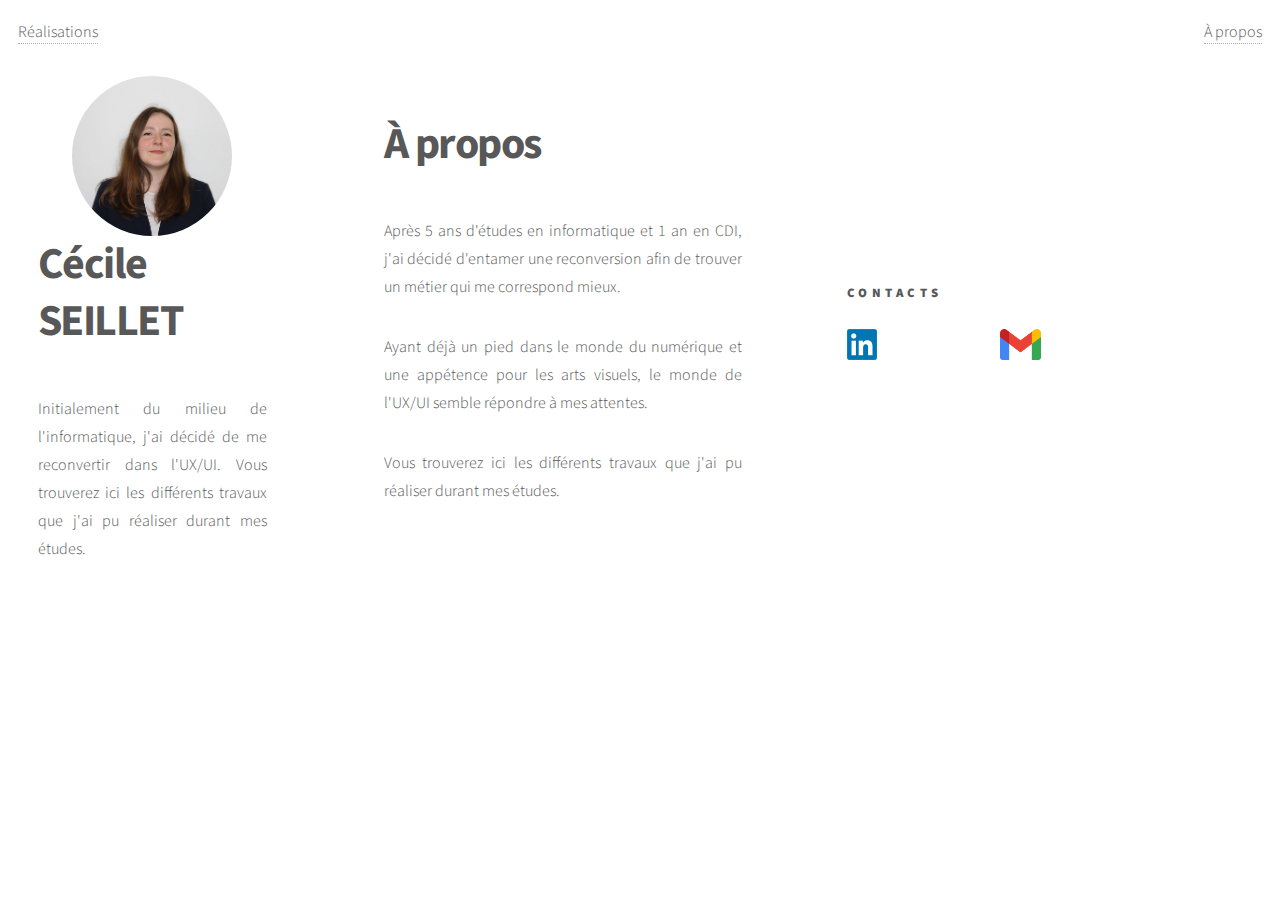
==== vue/about.html @ b6382ba6 "Add files via upload" ====
<!DOCTYPE html>
<html lang="fr">

<head>
    <meta charset="UTF-8">
    <link rel="stylesheet" href="../style.css">
    <title>À propos</title>
</head>

<body>
    <nav class="menu">
        <div class="navbar">
            <span class="realisations"><a href='../index.html'>Réalisations</a></span>
            <span><a href='about.html'>À propos</a></span>
        </div>
    </nav>
    <div class="page">
        <!-- Introduction -->
        <div class="introduction">
            <img class="profile-pic" src="../assets/img/profile-pic.jpg">
            <h1>Cécile SEILLET</h1>
            <p>Initialement du milieu de l'informatique, j'ai décidé de me reconvertir dans l'UX/UI. Vous trouverez
                ici
                les différents travaux que j'ai pu réaliser durant mes études.</p>
        </div>
        <!-- Container -->
        <div class="container">
            <div class="section">
                <div>
                    <h1>À propos</h1>
                    <p>Après 5 ans d'études en informatique et 1 an en CDI, j'ai décidé d'entamer une reconversion afin
                        de
                        trouver un métier qui me correspond mieux.</p>
                    <p>Ayant déjà un pied dans le monde du numérique et une appétence pour les arts visuels, le monde de
                        l'UX/UI semble répondre à mes attentes.</p>
                    <p>Vous trouverez ici les différents travaux que j'ai pu réaliser durant mes études.</p>
                </div>
                <div class="links">
                    <h4>Contacts</h4>
                    <div class="links-list">
                        <span id="linkedin">
                            <input class="link-icon" type="image" src="../assets/img/LinkedIn_logo_initials.png"
                                onclick="window.open('https://www.linkedin.com/in/c%C3%A9cile-seillet-339536153/', '_blank')">
                        </span>
                        <span id="email">
                            <a href=mailto:"seillet.cecile@gmail.com">
                                <input class="link-icon" type="image" src="../assets/img/mail-icon.png" />
                            </a>
                        </span>
                    </div>
                </div>
            </div>
        </div>
    </div>
</body>

</html>
---- style.css ----
@import url("https://fonts.googleapis.com/css?family=Source+Sans+Pro:300,700,900");

/*-----Commun-----*/
html {
    font-family: "Source Sans Pro", Helvetica, sans-serif;
    margin: 10px;
}

.page {
    display: grid;
    grid-template-columns: 20% 80%;
    grid-gap: 30px;
    margin-top: 30px;
}

p {
    text-align: justify;
}

/*-----Left panel introduction-----*/

.introduction {
    grid-column: 1;
    grid-row: 1;
    display: flex;
    flex-direction: column;
    align-items: center;
    margin-left: 20px;
}

.profile-pic {
    border-radius: 150px;
    width: 70%;
}

/*-----Study cases-----*/

.title-section {
    margin: 5%;
    border-bottom: solid;
}

.section {
    display: grid;
    grid-template-columns: 40% 40%;
    grid-gap: 30px;
    align-items: center;
    justify-content: space-around;
    margin-inline: 5%;
    margin-top: 40px;
}

.section:not(:last-child) {
    border-bottom: solid 1px;

}

.logo {
    display: flex;
    flex-direction: column;
    align-items: center;
}

.logo-img {
    max-width: 50%;
}

.menu {
    margin-bottom: 20px;
}

.navbar {
    display: flex;
    flex-direction: row;
    justify-content: space-between;
    align-items: center;
}

.realisations {
    margin-right: 40px;
}

.teaser {
    font-weight: 600;
}

/*-----Study Case - PTUT4A-----*/
#moodcom-title {
    background: -webkit-linear-gradient(90deg, rgb(255, 89, 32, 1) 0%, rgb(255, 90, 102, 1) 100%);
    -webkit-background-clip: text;
    -webkit-text-fill-color: transparent;
}

/* The switch - the box around the slider */
.switch {
    position: relative;
    display: inline-block;
    width: 60px;
    height: 34px;
}

/* Hide default HTML checkbox */
.switch input {
    opacity: 0;
    width: 0;
    height: 0;
}

/* The slider */
.slider {
    position: absolute;
    cursor: pointer;
    top: 0;
    left: 0;
    right: 0;
    bottom: 0;
    background-color: rgb(255, 90, 102);
    -webkit-transition: .4s;
    transition: .4s;
}

.slider:before {
    position: absolute;
    content: "";
    height: 26px;
    width: 26px;
    left: 4px;
    bottom: 4px;
    background-color: white;
    -webkit-transition: .4s;
    transition: .4s;
}

input:checked+.slider {
    background-color: rgb(255, 89, 32);
}

input:focus+.slider {
    box-shadow: 0 0 1px rgb(255, 89, 32);
}

input:checked+.slider:before {
    -webkit-transform: translateX(26px);
    -ms-transform: translateX(26px);
    transform: translateX(26px);
}

/* Rounded sliders */
.slider.round {
    border-radius: 34px;
}

.slider.round:before {
    border-radius: 50%;
}

/*-----Study Case - PTUT5A-----*/
#polyforum-title {
    background: -webkit-linear-gradient(90deg, rgb(33, 150, 243, 1) 0%, rgba(13, 71, 161, 1) 100%);
    -webkit-background-clip: text;
    -webkit-text-fill-color: transparent;
}

/*-----About me-----*/
.links-list {
    display: flex;
}

.link-icon {
    width: 20%;
}

/*Copyright css*/
/*
	Phantom by HTML5 UP
	html5up.net | @ajlkn
	Free for personal and commercial use under the CCA 3.0 license (html5up.net/license)
*/

html,
body,
div,
span,
applet,
object,
iframe,
h1,
h2,
h3,
h4,
h5,
h6,
p,
blockquote,
pre,
a,
abbr,
acronym,
address,
big,
cite,
code,
del,
dfn,
em,
img,
ins,
kbd,
q,
s,
samp,
small,
strike,
strong,
sub,
sup,
tt,
var,
b,
u,
i,
center,
dl,
dt,
dd,
ol,
ul,
li,
fieldset,
form,
label,
legend,
table,
caption,
tbody,
tfoot,
thead,
tr,
th,
td,
article,
aside,
canvas,
details,
embed,
figure,
figcaption,
footer,
header,
hgroup,
menu,
nav,
output,
ruby,
section {
    padding: 0;
    border: 0;
    font-size: 100%;
    font: inherit;
    vertical-align: baseline;
}

article,
aside,
details,
figcaption,
figure,
footer,
header,
hgroup,
menu,
nav,
section {
    display: block;
}

body {
    line-height: 1;
}

ul {
    list-style: none;
}

body {
    -webkit-text-size-adjust: none;
}

input {
    -moz-appearance: none;
    -webkit-appearance: none;
    -ms-appearance: none;
    appearance: none;
}

/* Basic */

html {
    box-sizing: border-box;
}

*,
*:before,
*:after {
    box-sizing: inherit;
}

body {
    background: #ffffff;
}

body.is-preload *,
body.is-preload *:before,
body.is-preload *:after {
    -moz-animation: none !important;
    -webkit-animation: none !important;
    -ms-animation: none !important;
    animation: none !important;
    -moz-transition: none !important;
    -webkit-transition: none !important;
    -ms-transition: none !important;
    transition: none !important;
}

/* Type */

body,
input {
    color: #585858;
    font-family: "Source Sans Pro", Helvetica, sans-serif;
    font-size: 16pt;
    font-weight: 300;
    line-height: 1.75;
}

@media screen and (max-width: 1680px) {

    body,
    input {
        font-size: 14pt;
    }

}

@media screen and (max-width: 1280px) {

    body,
    input {
        font-size: 12pt;
    }

}

.navbar a {
    -moz-transition: border-bottom-color 0.2s ease, color 0.2s ease;
    -webkit-transition: border-bottom-color 0.2s ease, color 0.2s ease;
    -ms-transition: border-bottom-color 0.2s ease, color 0.2s ease;
    transition: border-bottom-color 0.2s ease, color 0.2s ease;
    text-decoration: none;
    color: #585858;
    border-bottom: dotted 1px rgba(88, 88, 88, 0.5);
}

.navbar a:hover {
    border-bottom-color: transparent;
    color: rgb(33, 150, 243) !important;
}

strong,
b {
    font-weight: 900;
}

em,
i {
    font-style: italic;
}

p {
    margin: 0 0 2em 0;
}

h1 {
    font-size: 2.75em;
    font-weight: 700;
    line-height: 1.3;
    margin: 0 0 1em 0;
    letter-spacing: -0.035em;
}

h1 a {
    color: inherit;
}

@media screen and (max-width: 736px) {

    h1 {
        font-size: 2em;
        margin: 0 0 1em 0;
    }

}

@media screen and (max-width: 360px) {

    h1 {
        font-size: 1.75em;
    }

}

h2,
h4 {
    font-weight: 900;
    line-height: 1.5;
    margin: 0 0 2em 0;
    text-transform: uppercase;
    letter-spacing: 0.35em;
}

h2 a,
h3 a,
h4 a,
h5 a {
    color: inherit;
}

h2 {
    font-size: 1.1em;
}

h4 {
    font-size: 0.8em;
}

@media screen and (max-width: 980px) {

    h1 br,
    h2 br,
    h4 br {
        display: none;
    }

}

@media screen and (max-width: 736px) {

    h2 {
        font-size: 1em;
    }

}

/* List */

ul {
    list-style: disc;
    margin: 0 0 2em 0;
    padding-left: 1em;
}

ul li {
    padding-left: 0.5em;
}

/* Image */

.image {
    border-radius: 4px;
    border: 0;
    display: inline-block;
    position: relative;
}

.image img {
    border-radius: 4px;
    display: block;
}


/* Button */

input[type="submit"],
input[type="reset"],
input[type="button"],
button,
.button {
    -moz-appearance: none;
    -webkit-appearance: none;
    -ms-appearance: none;
    appearance: none;
    -moz-transition: background-color 0.2s ease-in-out, color 0.2s ease-in-out, box-shadow 0.2s ease-in-out;
    -webkit-transition: background-color 0.2s ease-in-out, color 0.2s ease-in-out, box-shadow 0.2s ease-in-out;
    -ms-transition: background-color 0.2s ease-in-out, color 0.2s ease-in-out, box-shadow 0.2s ease-in-out;
    transition: background-color 0.2s ease-in-out, color 0.2s ease-in-out, box-shadow 0.2s ease-in-out;
    background-color: transparent;
    border-radius: 4px;
    border: 0;
    box-shadow: inset 0 0 0 2px #585858;
    color: #585858 !important;
    cursor: pointer;
    display: inline-block;
    font-size: 0.8em;
    font-weight: 900;
    height: 3.5em;
    letter-spacing: 0.35em;
    line-height: 3.45em;
    overflow: hidden;
    padding: 0 1.25em 0 1.6em;
    text-align: center;
    text-decoration: none;
    text-overflow: ellipsis;
    text-transform: uppercase;
    white-space: nowrap;
}

input[type="button"].icon:before,
button.icon:before,
.button.icon:before {
    margin-right: 0.5em;
}

input[type="button"].fit,
button.fit,
.button.fit {
    width: 100%;
}

input[type="button"]:hover,
button:hover,
.button:hover {
    color: rgb(33, 150, 243) !important;
    box-shadow: inset 0 0 0 2px rgb(33, 150, 243);
}

input[type="button"]:active,
button:active,
.button:active {
    background-color: rgba(242, 132, 158, 0.1);
}

input[type="button"].small,
button.small,
.button.small {
    font-size: 0.6em;
}

input[type="button"].large,
button.large,
.button.large {
    font-size: 1em;
}

input[type="button"].primary,
button.primary,
.button.primary {
    box-shadow: none;
    background-color: #585858;
    color: #ffffff !important;
}

input[type="button"].primary:hover,
button.primary:hover,
.button.primary:hover {
    background-color: rgb(33, 150, 243);
}

/* Tiles */

.tiles {
    display: -moz-flex;
    display: -webkit-flex;
    display: -ms-flex;
    display: flex;
    justify-content: flex-start;
    -moz-flex-wrap: wrap;
    -webkit-flex-wrap: wrap;
    -ms-flex-wrap: wrap;
    flex-wrap: wrap;
    postiion: relative;
    /* margin: -2.5em 0 0 -2.5em; */
    grid-column: 2;
    grid-row: 1;
}

.tiles article {
    -moz-transition: -moz-transform 0.5s ease, opacity 0.5s ease;
    -webkit-transition: -webkit-transform 0.5s ease, opacity 0.5s ease;
    -ms-transition: -ms-transform 0.5s ease, opacity 0.5s ease;
    transition: transform 0.5s ease, opacity 0.5s ease;
    position: relative;
    width: calc(33.33333% - 2.5em);
    margin: 2.5em 0 0 2.5em;
}

.tiles article>.image {
    -moz-transition: -moz-transform 0.5s ease;
    -webkit-transition: -webkit-transform 0.5s ease;
    -ms-transition: -ms-transform 0.5s ease;
    transition: transform 0.5s ease;
    position: relative;
    display: block;
    width: 100%;
    border-radius: 4px;
    overflow: hidden;
}

.tiles article>.image img {
    display: block;
    width: 100%;
}

.tiles article>.image:before {
    pointer-events: none;
    -moz-transition: background-color 0.5s ease, opacity 0.5s ease;
    -webkit-transition: background-color 0.5s ease, opacity 0.5s ease;
    -ms-transition: background-color 0.5s ease, opacity 0.5s ease;
    transition: background-color 0.5s ease, opacity 0.5s ease;
    content: '';
    display: block;
    position: absolute;
    top: 0;
    left: 0;
    width: 100%;
    height: 100%;
    opacity: 1.0;
    z-index: 1;
    opacity: 0.8;
}

.tiles article>.image:after {
    pointer-events: none;
    -moz-transition: opacity 0.5s ease;
    -webkit-transition: opacity 0.5s ease;
    -ms-transition: opacity 0.5s ease;
    transition: opacity 0.5s ease;
    content: '';
    display: block;
    position: absolute;
    top: 0;
    left: 0;
    width: 100%;
    height: 100%;
    background-image: url("data:image/svg+xml;charset=utf8,%3Csvg xmlns='http://www.w3.org/2000/svg' width='100' height='100' viewBox='0 0 100 100' preserveAspectRatio='none'%3E%3Cstyle%3Eline %7B stroke-width: 0.25px%3B stroke: %23ffffff%3B %7D%3C/style%3E%3Cline x1='0' y1='0' x2='100' y2='100' /%3E%3Cline x1='100' y1='0' x2='0' y2='100' /%3E%3C/svg%3E");
    background-position: center;
    background-repeat: no-repeat;
    background-size: 100% 100%;
    opacity: 0.25;
    z-index: 2;
}

.tiles article>a {
    display: -moz-flex;
    display: -webkit-flex;
    display: -ms-flex;
    display: flex;
    -moz-flex-direction: column;
    -webkit-flex-direction: column;
    -ms-flex-direction: column;
    flex-direction: column;
    -moz-align-items: center;
    -webkit-align-items: center;
    -ms-align-items: center;
    align-items: center;
    -moz-justify-content: center;
    -webkit-justify-content: center;
    -ms-justify-content: center;
    justify-content: center;
    -moz-transition: background-color 0.5s ease, -moz-transform 0.5s ease;
    -webkit-transition: background-color 0.5s ease, -webkit-transform 0.5s ease;
    -ms-transition: background-color 0.5s ease, -ms-transform 0.5s ease;
    transition: background-color 0.5s ease, transform 0.5s ease;
    position: absolute;
    top: 0;
    left: 0;
    width: 100%;
    height: 100%;
    padding: 1em;
    border-radius: 4px;
    border-bottom: 0;
    color: #ffffff;
    text-align: center;
    text-decoration: none;
    z-index: 3;
}

.tiles article>a> :last-child {
    margin: 0;
}

.tiles article>a:hover {
    color: #ffffff !important;
}

.tiles article>a h2 {
    margin: 0;
}

.tiles article>a .content {
    -moz-transition: max-height 0.5s ease, opacity 0.5s ease;
    -webkit-transition: max-height 0.5s ease, opacity 0.5s ease;
    -ms-transition: max-height 0.5s ease, opacity 0.5s ease;
    transition: max-height 0.5s ease, opacity 0.5s ease;
    width: 100%;
    max-height: 0;
    line-height: 1.5;
    margin-top: 0.35em;
    opacity: 0;
}

.tiles article>a .content> :last-child {
    margin-bottom: 0;
}

.tiles article.style1>.image:before {
    background: rgb(255, 89, 32);
    background: linear-gradient(0deg, rgb(255, 89, 32, 1) 0%, rgb(255, 90, 102, 1) 100%);
}

.tiles article.style2>.image:before {
    background: rgb(33, 150, 243);
    background: linear-gradient(0deg, rgb(33, 150, 243, 1) 0%, rgba(13, 71, 161, 1) 100%);
}

body:not(.is-touch) .tiles article:hover>.image {
    -moz-transform: scale(1.1);
    -webkit-transform: scale(1.1);
    -ms-transform: scale(1.1);
    transform: scale(1.1);
}

body:not(.is-touch) .tiles article:hover>.image:before {
    background-color: #333333;
    opacity: 0.35;
}

body:not(.is-touch) .tiles article:hover>.image:after {
    opacity: 0;
}

body:not(.is-touch) .tiles article:hover .content {
    max-height: 15em;
    opacity: 1;
}

*+.tiles {
    margin-top: 2em;
}

body.is-preload .tiles article {
    -moz-transform: scale(0.9);
    -webkit-transform: scale(0.9);
    -ms-transform: scale(0.9);
    transform: scale(0.9);
    opacity: 0;
}

body.is-touch .tiles article .content {
    max-height: 15em;
    opacity: 1;
}

@media screen and (max-width: 1280px) {

    .tiles {
        margin: -1.25em 0 0 -1.25em;
    }

    .tiles article {
        width: calc(33.33333% - 1.25em);
        margin: 1.25em 0 0 1.25em;
    }

}

@media screen and (max-width: 980px) {

    .tiles {
        margin: -2.5em 0 0 -2.5em;
    }

    .tiles article {
        width: calc(50% - 2.5em);
        margin: 2.5em 0 0 2.5em;
    }

}

@media screen and (max-width: 736px) {

    .tiles {
        margin: -1.25em 0 0 -1.25em;
    }

    .tiles article {
        width: calc(50% - 1.25em);
        margin: 1.25em 0 0 1.25em;
    }

    .tiles article:hover>.image {
        -moz-transform: scale(1.0);
        -webkit-transform: scale(1.0);
        -ms-transform: scale(1.0);
        transform: scale(1.0);
    }

}

@media screen and (max-width: 480px) {

    .tiles {
        margin: 0;
    }

    .tiles article {
        width: 100%;
        margin: 1.25em 0 0 0;
    }

}
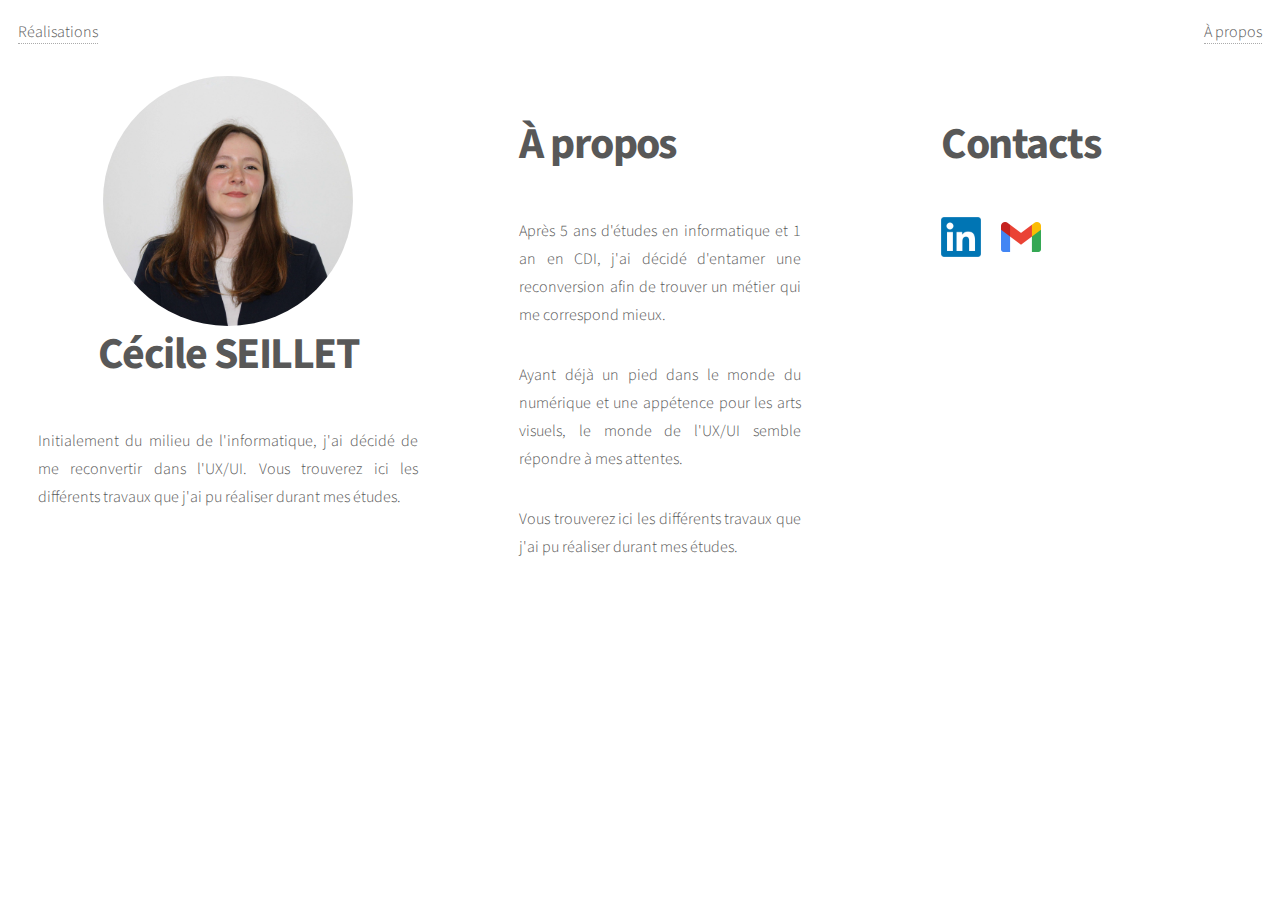
==== commit 07f81cc0: "Update mobile version" ====
--- a/vue/about.html
+++ b/vue/about.html
@@ -3,6 +3,7 @@
 
 <head>
     <meta charset="UTF-8">
+    <meta name="viewport" content="width=device-width, initial-scale=1.0" />
     <link rel="stylesheet" href="../style.css">
     <title>À propos</title>
 </head>
@@ -36,7 +37,7 @@
                     <p>Vous trouverez ici les différents travaux que j'ai pu réaliser durant mes études.</p>
                 </div>
                 <div class="links">
-                    <h4>Contacts</h4>
+                    <h1>Contacts</h1>
                     <div class="links-list">
                         <span id="linkedin">
                             <input class="link-icon" type="image" src="../assets/img/LinkedIn_logo_initials.png"
--- a/style.css
+++ b/style.css
@@ -8,9 +8,14 @@
 
 .page {
     display: grid;
-    grid-template-columns: 20% 80%;
-    grid-gap: 30px;
+    grid-template-columns: 400px auto;
+    grid-gap: 5%;
     margin-top: 30px;
+
+    @media (max-width: 1200px) {
+        grid-template-columns: unset;
+        grid-gap: 0;
+    }
 }
 
 p {
@@ -26,11 +31,18 @@
     flex-direction: column;
     align-items: center;
     margin-left: 20px;
+    @media (max-width: 1200px) {
+        max-width: 500px;
+        margin-inline: auto;
+    }
 }
 
 .profile-pic {
-    border-radius: 150px;
-    width: 70%;
+    border-radius: 50%;
+    width: 250px;
+    @media (max-width: 1200px) {
+        width: 150px;
+    }
 }
 
 /*-----Study cases-----*/
@@ -43,15 +55,22 @@
 .section {
     display: grid;
     grid-template-columns: 40% 40%;
-    grid-gap: 30px;
+    grid-gap: 20%;
     align-items: center;
     justify-content: space-around;
     margin-inline: 5%;
     margin-top: 40px;
+    @media (max-width: 1200px) {
+        grid-template-columns: unset;
+        grid-gap: 5%;
+    }
 }
 
 .section:not(:last-child) {
     border-bottom: solid 1px;
+    @media (max-width: 1200px) {
+        border-bottom: none;
+    }
 
 }
 
@@ -162,12 +181,19 @@
 }
 
 /*-----About me-----*/
+.links {
+    height: 100%;
+}
+
 .links-list {
     display: flex;
+    align-items: center;
+    gap: 20px;
+    margin-bottom: 20px;
 }
 
 .link-icon {
-    width: 20%;
+    width: 40px;
 }
 
 /*Copyright css*/
@@ -255,7 +281,7 @@
 section {
     padding: 0;
     border: 0;
-    font-size: 100%;
+    /* font-size: 100%; */
     font: inherit;
     vertical-align: baseline;
 }
@@ -328,27 +354,8 @@
 input {
     color: #585858;
     font-family: "Source Sans Pro", Helvetica, sans-serif;
-    font-size: 16pt;
     font-weight: 300;
     line-height: 1.75;
-}
-
-@media screen and (max-width: 1680px) {
-
-    body,
-    input {
-        font-size: 14pt;
-    }
-
-}
-
-@media screen and (max-width: 1280px) {
-
-    body,
-    input {
-        font-size: 12pt;
-    }
-
 }
 
 .navbar a {
@@ -392,23 +399,6 @@
     color: inherit;
 }
 
-@media screen and (max-width: 736px) {
-
-    h1 {
-        font-size: 2em;
-        margin: 0 0 1em 0;
-    }
-
-}
-
-@media screen and (max-width: 360px) {
-
-    h1 {
-        font-size: 1.75em;
-    }
-
-}
-
 h2,
 h4 {
     font-weight: 900;
@@ -431,24 +421,6 @@
 
 h4 {
     font-size: 0.8em;
-}
-
-@media screen and (max-width: 980px) {
-
-    h1 br,
-    h2 br,
-    h4 br {
-        display: none;
-    }
-
-}
-
-@media screen and (max-width: 736px) {
-
-    h2 {
-        font-size: 1em;
-    }
-
 }
 
 /* List */
@@ -581,6 +553,13 @@
     /* margin: -2.5em 0 0 -2.5em; */
     grid-column: 2;
     grid-row: 1;
+    gap: 50px;
+    margin-left: 30px;
+    @media (max-width: 1200px) {
+        margin: 0;
+        flex-direction: column;
+        align-items: center;
+    }
 }
 
 .tiles article {
@@ -589,8 +568,8 @@
     -ms-transition: -ms-transform 0.5s ease, opacity 0.5s ease;
     transition: transform 0.5s ease, opacity 0.5s ease;
     position: relative;
-    width: calc(33.33333% - 2.5em);
-    margin: 2.5em 0 0 2.5em;
+    width: 100%;
+    max-width: 600px;
 }
 
 .tiles article>.image {
@@ -759,62 +738,3 @@
     max-height: 15em;
     opacity: 1;
 }
-
-@media screen and (max-width: 1280px) {
-
-    .tiles {
-        margin: -1.25em 0 0 -1.25em;
-    }
-
-    .tiles article {
-        width: calc(33.33333% - 1.25em);
-        margin: 1.25em 0 0 1.25em;
-    }
-
-}
-
-@media screen and (max-width: 980px) {
-
-    .tiles {
-        margin: -2.5em 0 0 -2.5em;
-    }
-
-    .tiles article {
-        width: calc(50% - 2.5em);
-        margin: 2.5em 0 0 2.5em;
-    }
-
-}
-
-@media screen and (max-width: 736px) {
-
-    .tiles {
-        margin: -1.25em 0 0 -1.25em;
-    }
-
-    .tiles article {
-        width: calc(50% - 1.25em);
-        margin: 1.25em 0 0 1.25em;
-    }
-
-    .tiles article:hover>.image {
-        -moz-transform: scale(1.0);
-        -webkit-transform: scale(1.0);
-        -ms-transform: scale(1.0);
-        transform: scale(1.0);
-    }
-
-}
-
-@media screen and (max-width: 480px) {
-
-    .tiles {
-        margin: 0;
-    }
-
-    .tiles article {
-        width: 100%;
-        margin: 1.25em 0 0 0;
-    }
-
-}
